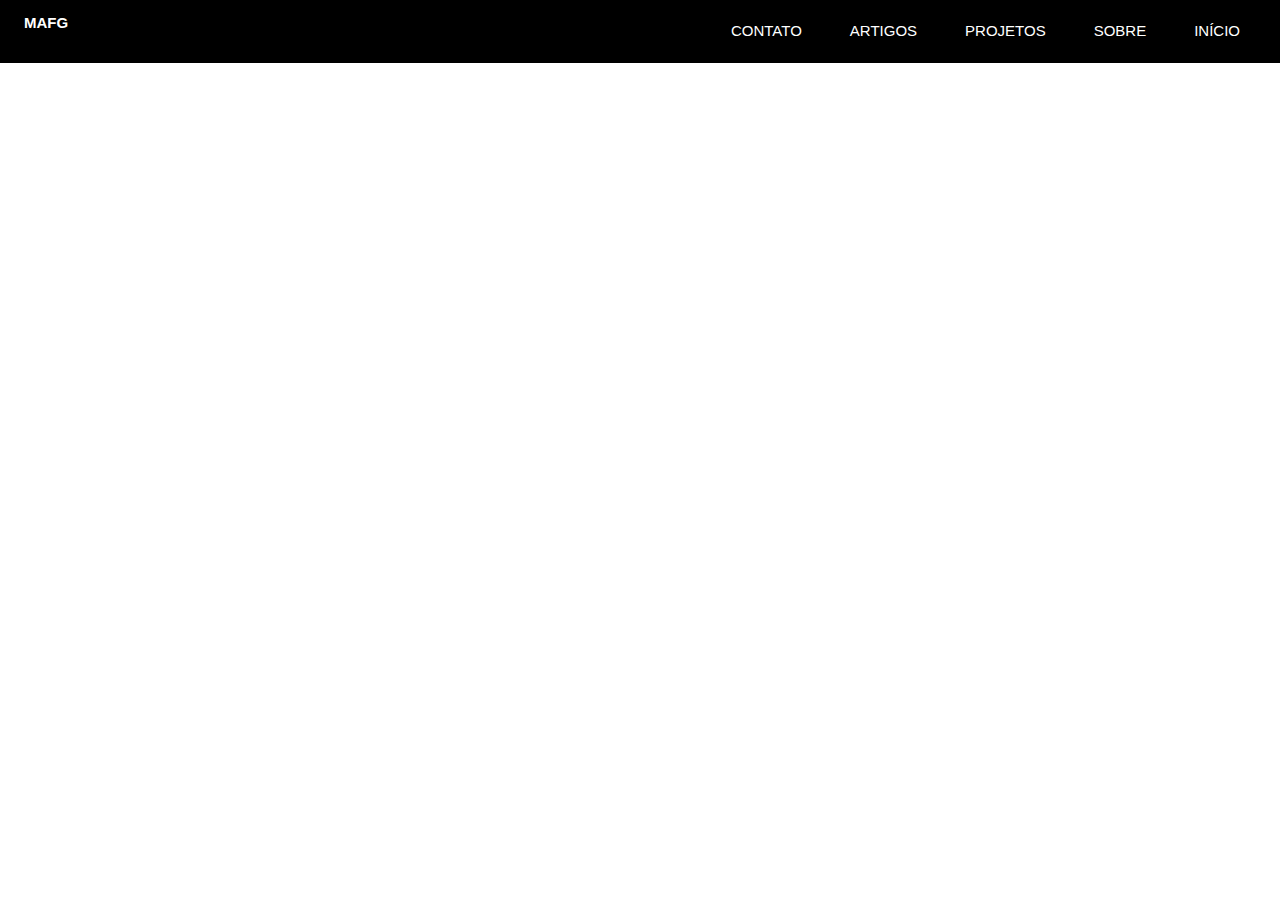
==== Index.html @ 2fe762a8 "versão 2" ====
<!DOCTYPE html>
<html lang="en">

<head>
    <meta charset="UTF-8">
    <meta name="viewport" content="width=device-width, initial-scale=1.0">
    <link rel="stylesheet" href="style.css">
    <title>Maicon Augusto</title>
</head>

<body class="center-elements">
    <header class="card">
        <strong class="buton to-left padding-large">MAFG</strong>
        <nav class="nav-items">
            <a class=" buton to-right padding-large" href= "#inicio">INÍCIO</a>
            <a class=" buton to-right padding-large" href= "#sobre">SOBRE</a>
            <a class=" buton to-right padding-large" href= "#projetos">PROJETOS</a>
            <a class=" buton to-right padding-large" href= "#artigos">ARTIGOS</a>
            <a class=" buton to-right padding-large" href= "#contato">CONTATO</a>
        </nav>
    </header>
    <div id="inicio" class="content">
        <section id="#sobre"></section>
        <section id="#projeto"></section>
        <section id="#artigos"></section>
        <section id="#contato"></section>
        
    </div>
</body>

</html>
---- style.css ----
body{
    padding: 0;
    margin: 0;
}
body{
    font-size: 15px;
    line-height: 1.5;
    font-family: "Lato", sans-serif;
}
header{
    top: 0%;
    background-color: black;
    color: white;
    /*height: 50px;*/
    width: 100%;
    position: fixed;
    z-index: 1;
    display: block;
}


nav{
    overflow: hidden;
    width: 100%;
    box-sizing: inherit;
}
nav a{
    color: inherit;
    text-decoration: none;
    font-size: inherit;
}
nav a:hover{
    color: rgba(255,255,255,0.812);
    text-decoration: solid;
}
.buton{
    white-space: normal;

}
.nav-items{
    padding: 8px 16px;
    width: auto;
    border: none;
    outline: 0;

}
.card{
    box-shadow: 0 2px 5px 0 rgba(0,0,0,0.16)
    0 2px 10px 0 rgba(0,0,0,0.12);
}
.to-right{
    float: right !important;

}
.to-left{
    float: left !important;
}
.padding-large{
    padding: 12px 24px !important; 
}
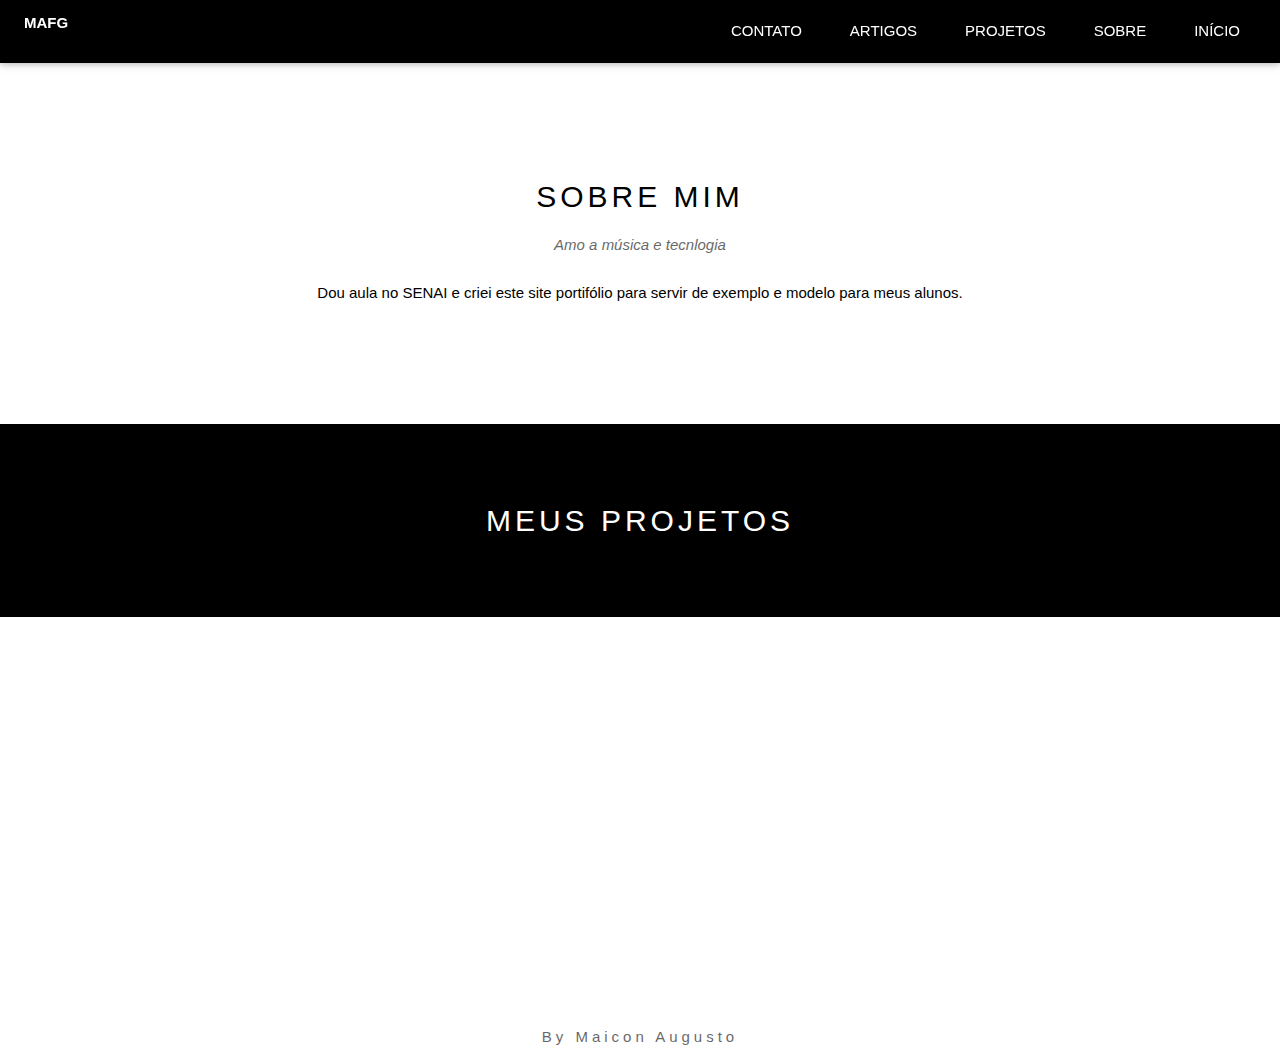
==== commit 07d76c49: "versão 3 portifolio" ====
--- a/Index.html
+++ b/Index.html
@@ -8,24 +8,36 @@
     <title>Maicon Augusto</title>
 </head>
 
-<body class="center-elements">
+<body>
     <header class="card">
-        <strong class="buton to-left padding-large">MAFG</strong>
+        <strong class="button to-left padding-large">MAFG</strong>
         <nav class="nav-items">
-            <a class=" buton to-right padding-large" href= "#inicio">INÍCIO</a>
-            <a class=" buton to-right padding-large" href= "#sobre">SOBRE</a>
-            <a class=" buton to-right padding-large" href= "#projetos">PROJETOS</a>
-            <a class=" buton to-right padding-large" href= "#artigos">ARTIGOS</a>
-            <a class=" buton to-right padding-large" href= "#contato">CONTATO</a>
+            <a class=" button to-right padding-large" href= "#inicio">INÍCIO</a>
+            <a class=" button to-right padding-large" href= "#sobre">SOBRE</a>
+            <a class=" button to-right padding-large" href= "#projetos">PROJETOS</a>
+            <a class=" button to-right padding-large" href= "#artigos">ARTIGOS</a>
+            <a class=" button to-right padding-large" href= "#contato">CONTATO</a>
         </nav>
     </header>
     <div id="inicio" class="content">
-        <section id="#sobre"></section>
-        <section id="#projeto"></section>
-        <section id="#artigos"></section>
-        <section id="#contato"></section>
-        
+
+        <section class="container content center padding-64" id="sobre">
+            <h2 class="wide">SOBRE MIM</h2>
+            <p class="opacity"><i>Amo a música e tecnlogia</i></p>
+            <p class="justify center">
+                Dou aula no SENAI e criei este site portifólio para servir de exemplo e modelo para meus alunos.
+            </p>
+        </section>
+        <section class="container content center padding-64 black-ground" id="projeto">
+            <h2 class="wide">MEUS PROJETOS</h2>
+        </section>
+        <section class="container content center padding-64" id="artigos"></section>
+        <section class="container content center padding-64" id="contato"></section>
+
     </div>
+    <footer class="container content center">
+        <p class="center opacity wide">By Maicon Augusto</p>
+    </footer>
 </body>
 
 </html>--- a/style.css
+++ b/style.css
@@ -1,60 +1,140 @@
-body{
+body {
     padding: 0;
     margin: 0;
 }
-body{
+
+body {
     font-size: 15px;
     line-height: 1.5;
     font-family: "Lato", sans-serif;
 }
-header{
-    top: 0%;
+
+header {
+    top: 0;
     background-color: black;
     color: white;
-    /*height: 50px;*/
+    /* height: 50px; */
     width: 100%;
     position: fixed;
     z-index: 1;
     display: block;
 }
 
-
-nav{
+nav {
     overflow: hidden;
     width: 100%;
     box-sizing: inherit;
 }
-nav a{
+
+nav a {
     color: inherit;
     text-decoration: none;
     font-size: inherit;
 }
-nav a:hover{
-    color: rgba(255,255,255,0.812);
+
+nav a:hover {
+    color: rgba(255, 255, 255, 0.812);
     text-decoration: solid;
 }
-.buton{
+
+.button {
+    text-align: center;
     white-space: normal;
+}
 
-}
-.nav-items{
+.nav-items {
     padding: 8px 16px;
     width: auto;
     border: none;
     outline: 0;
+}
 
+.card {
+    box-shadow: 0 2px 5px 0 rgba(0, 0, 0, 0.16),
+        0 2px 10px 0 rgba(0, 0, 0, 0.12);
 }
-.card{
-    box-shadow: 0 2px 5px 0 rgba(0,0,0,0.16)
-    0 2px 10px 0 rgba(0,0,0,0.12);
+
+.to-right {
+    float: right !important;
 }
-.to-right{
-    float: right !important;
 
-}
-.to-left{
+.to-left {
     float: left !important;
 }
-.padding-large{
-    padding: 12px 24px !important; 
-}+
+
+.padding-large {
+    padding: 12px 24px !important;
+}
+
+.content {
+    margin-left: auto;
+    margin-right: auto;
+    max-width: 2000px;
+    margin-top: 46px
+}
+
+.container {
+    padding: 0.01em 16px;
+}
+
+.padding-64 {
+    padding-top: 64px !important;
+    padding-bottom: 64px !important
+}
+
+.wide {
+    letter-spacing: 4px;
+}
+
+h1,
+h2,
+h3,
+h4,
+h5,
+h6 {
+    font-family: "Segoe UI", Arial, sans-serif;
+    font-weight: 400;
+    margin: 10px 0;
+}
+
+h2 {
+    font-size: 30px;
+}
+
+.opacity{
+    opacity: 0.60;
+}
+
+.justify{
+    text-align: justify;
+}
+
+.center {
+    text-align: center;
+}
+
+.padding-32 {
+    padding-top: 32px !important;
+    padding-bottom: 32px !important;
+  }
+
+section{
+    max-width:800px;
+    box-sizing: inherit;
+  }
+
+ section p.justify{
+    width: auto;
+    margin: auto;
+    padding: 10px 100px 10px 100px;
+ } 
+
+  #inicio{
+    margin-top: 100px;
+  }
+
+  .black-ground{
+    background-color: black;
+    color: white;
+  }
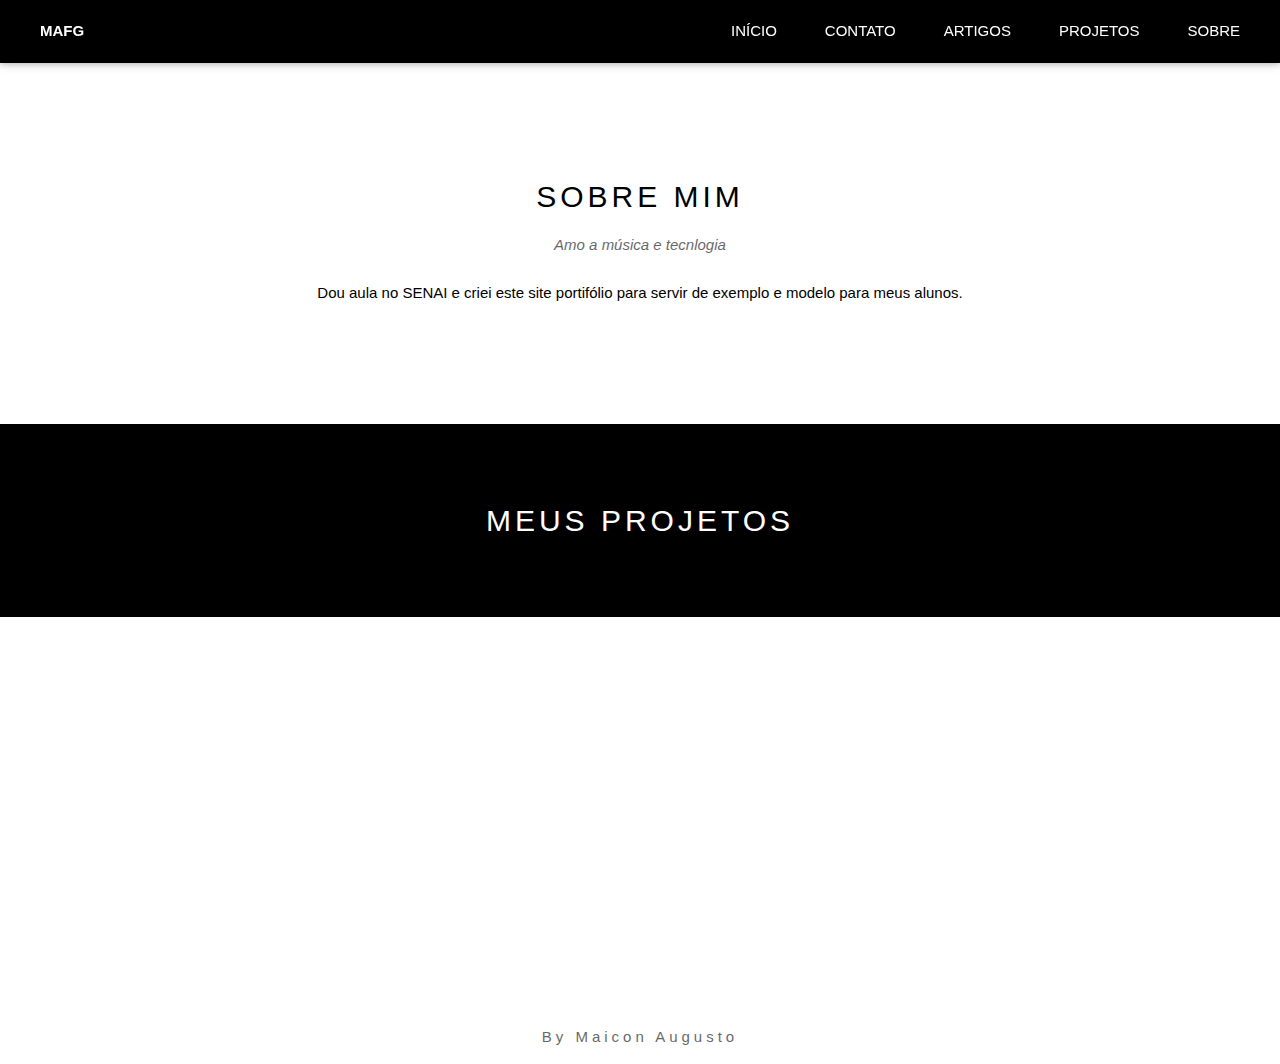
==== commit 3aa08bc9: "versão 4 do portifolio" ====
--- a/Index.html
+++ b/Index.html
@@ -10,13 +10,14 @@
 
 <body>
     <header class="card">
-        <strong class="button to-left padding-large">MAFG</strong>
-        <nav class="nav-items">
-            <a class=" button to-right padding-large" href= "#inicio">INÍCIO</a>
-            <a class=" button to-right padding-large" href= "#sobre">SOBRE</a>
-            <a class=" button to-right padding-large" href= "#projetos">PROJETOS</a>
-            <a class=" button to-right padding-large" href= "#artigos">ARTIGOS</a>
-            <a class=" button to-right padding-large" href= "#contato">CONTATO</a>
+       
+        <nav class="nav-items"> 
+            <strong class="button to-left padding-large">MAFG</strong>
+            <a class="button to-right padding-large" href="#sobre">SOBRE</a>
+            <a class="button to-right padding-large" href="#projetos">PROJETOS</a>
+            <a class="button to-right padding-large" href="#artigos">ARTIGOS</a>
+            <a class="button to-right padding-large" href="#contato">CONTATO</a>
+            <a class="button to-right padding-large" href="#inicio">INÍCIO</a>
         </nav>
     </header>
     <div id="inicio" class="content">
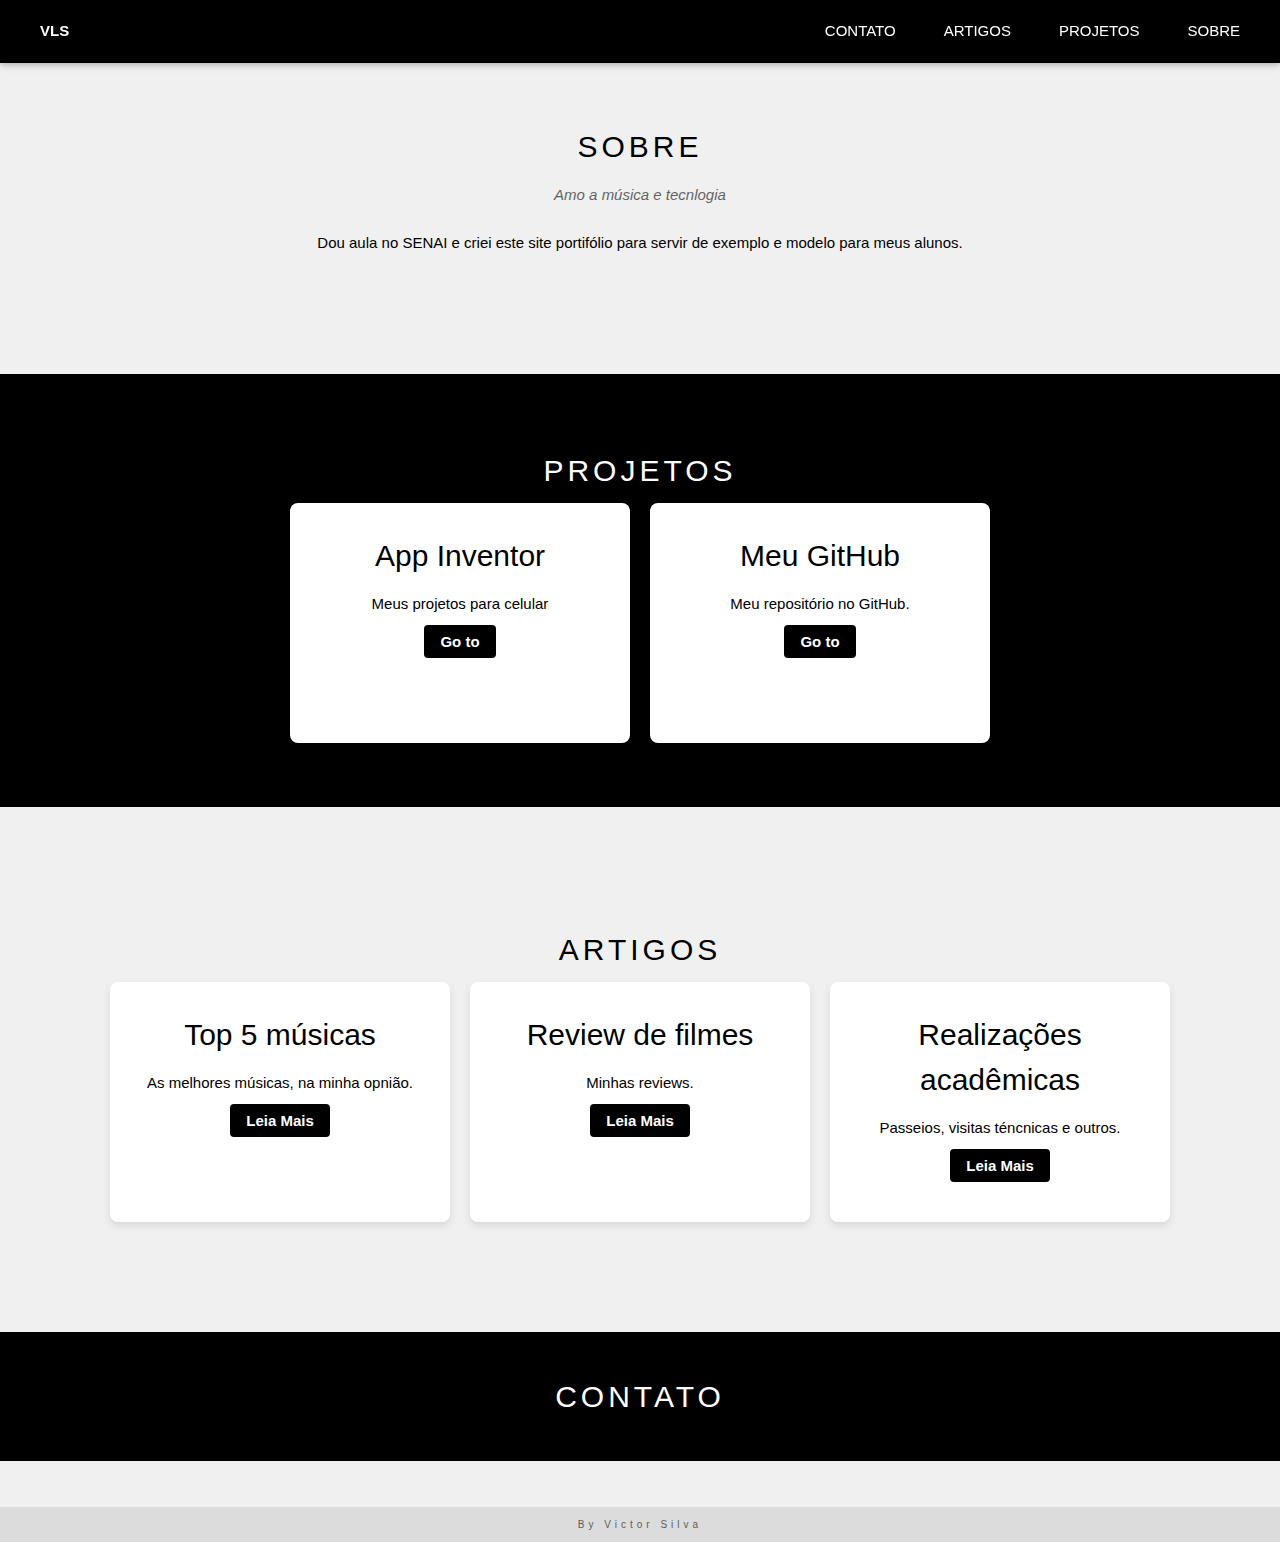
==== commit 59d20bd7: "versão 2" ====
--- a/Index.html
+++ b/Index.html
@@ -1,43 +1,73 @@
 <!DOCTYPE html>
-<html lang="en">
+<html>
 
 <head>
     <meta charset="UTF-8">
     <meta name="viewport" content="width=device-width, initial-scale=1.0">
-    <link rel="stylesheet" href="style.css">
-    <title>Maicon Augusto</title>
+    <title> Professor Victor </title>
+    <link rel="stylesheet" href="./src/css/style.css">
 </head>
 
 <body>
+    <!-- HEADER -->
     <header class="card">
-       
-        <nav class="nav-items"> 
-            <strong class="button to-left padding-large">MAFG</strong>
+        <nav class="nav-items">
+            <a class="button to-left padding-large" href="#inicio"><strong >VLS</strong></a>
             <a class="button to-right padding-large" href="#sobre">SOBRE</a>
             <a class="button to-right padding-large" href="#projetos">PROJETOS</a>
             <a class="button to-right padding-large" href="#artigos">ARTIGOS</a>
             <a class="button to-right padding-large" href="#contato">CONTATO</a>
-            <a class="button to-right padding-large" href="#inicio">INÍCIO</a>
         </nav>
     </header>
     <div id="inicio" class="content">
-
-        <section class="container content center padding-64" id="sobre">
-            <h2 class="wide">SOBRE MIM</h2>
+        <section id="sobre" class="container content center padding-64">
+            <h2 class="wide">SOBRE</h2>
             <p class="opacity"><i>Amo a música e tecnlogia</i></p>
             <p class="justify center">
                 Dou aula no SENAI e criei este site portifólio para servir de exemplo e modelo para meus alunos.
             </p>
         </section>
-        <section class="container content center padding-64 black-ground" id="projeto">
-            <h2 class="wide">MEUS PROJETOS</h2>
+        <section id="projetos" class="container content center padding-64 black-ground">
+            <h2 class="wide">PROJETOS</h2>
+            <div class="card-container">
+                <div class="cardBox">
+                    <h2>App Inventor</h2>
+                    <p>Meus projetos para celular</p>
+                    <a class="btn-card" type="button" href="./src/pages/articles.html">Go to</a>
+                </div>
+                <div class="cardBox">
+                    <h2>Meu GitHub</h2>
+                    <p>Meu repositório no GitHub.</p>
+                    <a class="btn-card" type="button" href="./src/pages/articles.html">Go to</a>
+                </div>
+            </div>
         </section>
-        <section class="container content center padding-64" id="artigos"></section>
-        <section class="container content center padding-64" id="contato"></section>
-
+        <section id="artigos" class="container content center padding-64">
+            <h2 class="wide">ARTIGOS</h2>
+            <div class="card-container">
+                <div class="cardBox">
+                    <h2>Top 5 músicas</h2>
+                    <p>As melhores músicas, na minha opnião.</p>
+                    <a class="btn-card" type="button" href="./src/pages/articles.html">Leia Mais</a>
+                </div>
+                <div class="cardBox">
+                    <h2>Review de filmes</h2>
+                    <p>Minhas reviews.</p>
+                    <a class="btn-card" type="button" href="./src/pages/articles.html">Leia Mais</a>
+                </div>
+                <div class="cardBox">
+                    <h2>Realizações acadêmicas</h2>
+                    <p>Passeios, visitas téncnicas e outros.</p>
+                    <a class="btn-card" type="button" href="./src/pages/articles.html">Leia Mais</a>
+                </div>
+            </div>
+        </section>
+        <section id="contato" class="container content center padding-32 black-ground">
+            <h2 class="wide">CONTATO</h2>
+        </section>
     </div>
     <footer class="container content center">
-        <p class="center opacity wide">By Maicon Augusto</p>
+        <p class="center opacity wide">By Victor Silva</p>
     </footer>
 </body>
 
--- a/src/css/style.css
+++ b/src/css/style.css
@@ -0,0 +1,199 @@
+/* reset */
+body {
+    padding: 0;
+    margin: 0;
+}
+
+body {
+    font-size: 15px;
+    line-height: 1.5;
+    font-family: "Lato", sans-serif;
+    background-color: #f0f0f0;
+    justify-content: center;
+    align-items: center;
+
+}
+
+header {
+    top: 0;
+    background-color: black;
+    color: white;
+    /* height: 50px; */
+    width: 100%;
+    position: fixed;
+    z-index: 1;
+    display: block;
+}
+
+nav {
+    overflow: hidden;
+    width: 100%;
+    box-sizing: inherit;
+}
+
+nav a {
+    color: inherit;
+    text-decoration: none;
+    font-size: 15px;
+}
+
+nav a:hover {
+    color: rgba(255, 255, 255, 0.812);
+    text-decoration: solid;
+}
+
+.button {
+    text-align: center;
+    white-space: normal;
+}
+
+.nav-items {
+    padding: 8px 16px;
+    width: auto;
+    border: none;
+    /* outline: 0; */
+}
+
+.card {
+    box-shadow: 0 2px 5px 0 rgba(0, 0, 0, 0.16),
+        0 2px 10px 0 rgba(0, 0, 0, 0.12);
+}
+
+.to-right {
+    float: right !important;
+}
+
+.to-left {
+    float: left !important;
+}
+
+
+.padding-large {
+    padding: 12px 24px !important;
+}
+
+.content {
+    margin-left: auto;
+    margin-right: auto;
+    max-width: 2000px;
+    margin-top: 46px
+}
+
+.container {
+    padding: 0.01em 16px;
+    justify-content: center;
+    align-items: center;
+}
+
+.padding-64 {
+    padding-top: 64px !important;
+    padding-bottom: 64px !important
+}
+
+.wide {
+    letter-spacing: 4px;
+}
+
+h1,
+h2,
+h3,
+h4,
+h5,
+h6 {
+    font-family: "Segoe UI", Arial, sans-serif;
+    font-weight: 400;
+    margin: 10px 0;
+}
+
+h2 {
+    font-size: 30px;
+}
+
+.opacity{
+    opacity: 0.60;
+}
+
+.justify{
+    text-align: justify;
+}
+
+.center {
+    text-align: center;
+}
+
+.padding-32 {
+    padding-top: 32px !important;
+    padding-bottom: 32px !important;
+  }
+
+section{
+    max-width:800px;
+    box-sizing: inherit;
+  }
+
+ section p.justify{
+    width: auto;
+    margin: auto;
+    padding: 10px 100px 10px 100px;
+ } 
+
+  #inicio{
+    margin-top: 50px;
+  }
+
+  .black-ground{
+    background-color: black;
+    color: white;
+  }
+
+  footer{
+    margin-top: 0;
+    background-color: gainsboro;
+    font-size: 10px;
+  }
+
+  .cardBox {
+    background-color: #fff;
+    box-shadow: 0px 4px 8px rgba(0, 0, 0, 0.1);
+    border-radius: 8px;
+    padding: 20px;
+    width: 300px;
+    height: 200px;
+    max-width:300px;
+    max-height: 200px;
+    text-align: center;
+    flex-shrink: 1;
+  }
+
+
+  .btn-card {
+    background-color: black;
+    color: #fff;
+    padding: 8px 16px;
+    border: none;
+    border-radius: 4px;
+    cursor: pointer;
+    font-weight: bold;
+    text-decoration: none;
+  }
+
+  .black-ground .cardBox{
+    background-color: white;
+    color: black;
+  }
+
+  .btn-card:hover {
+    background-color: inherit;
+    color: inherit;
+  }
+
+  .card-container {
+    display: flex;
+    gap: 20px;
+    justify-content: center;
+    align-items: center;
+  }
+
+  #logo{
+    font-size: 1.7em;
+  }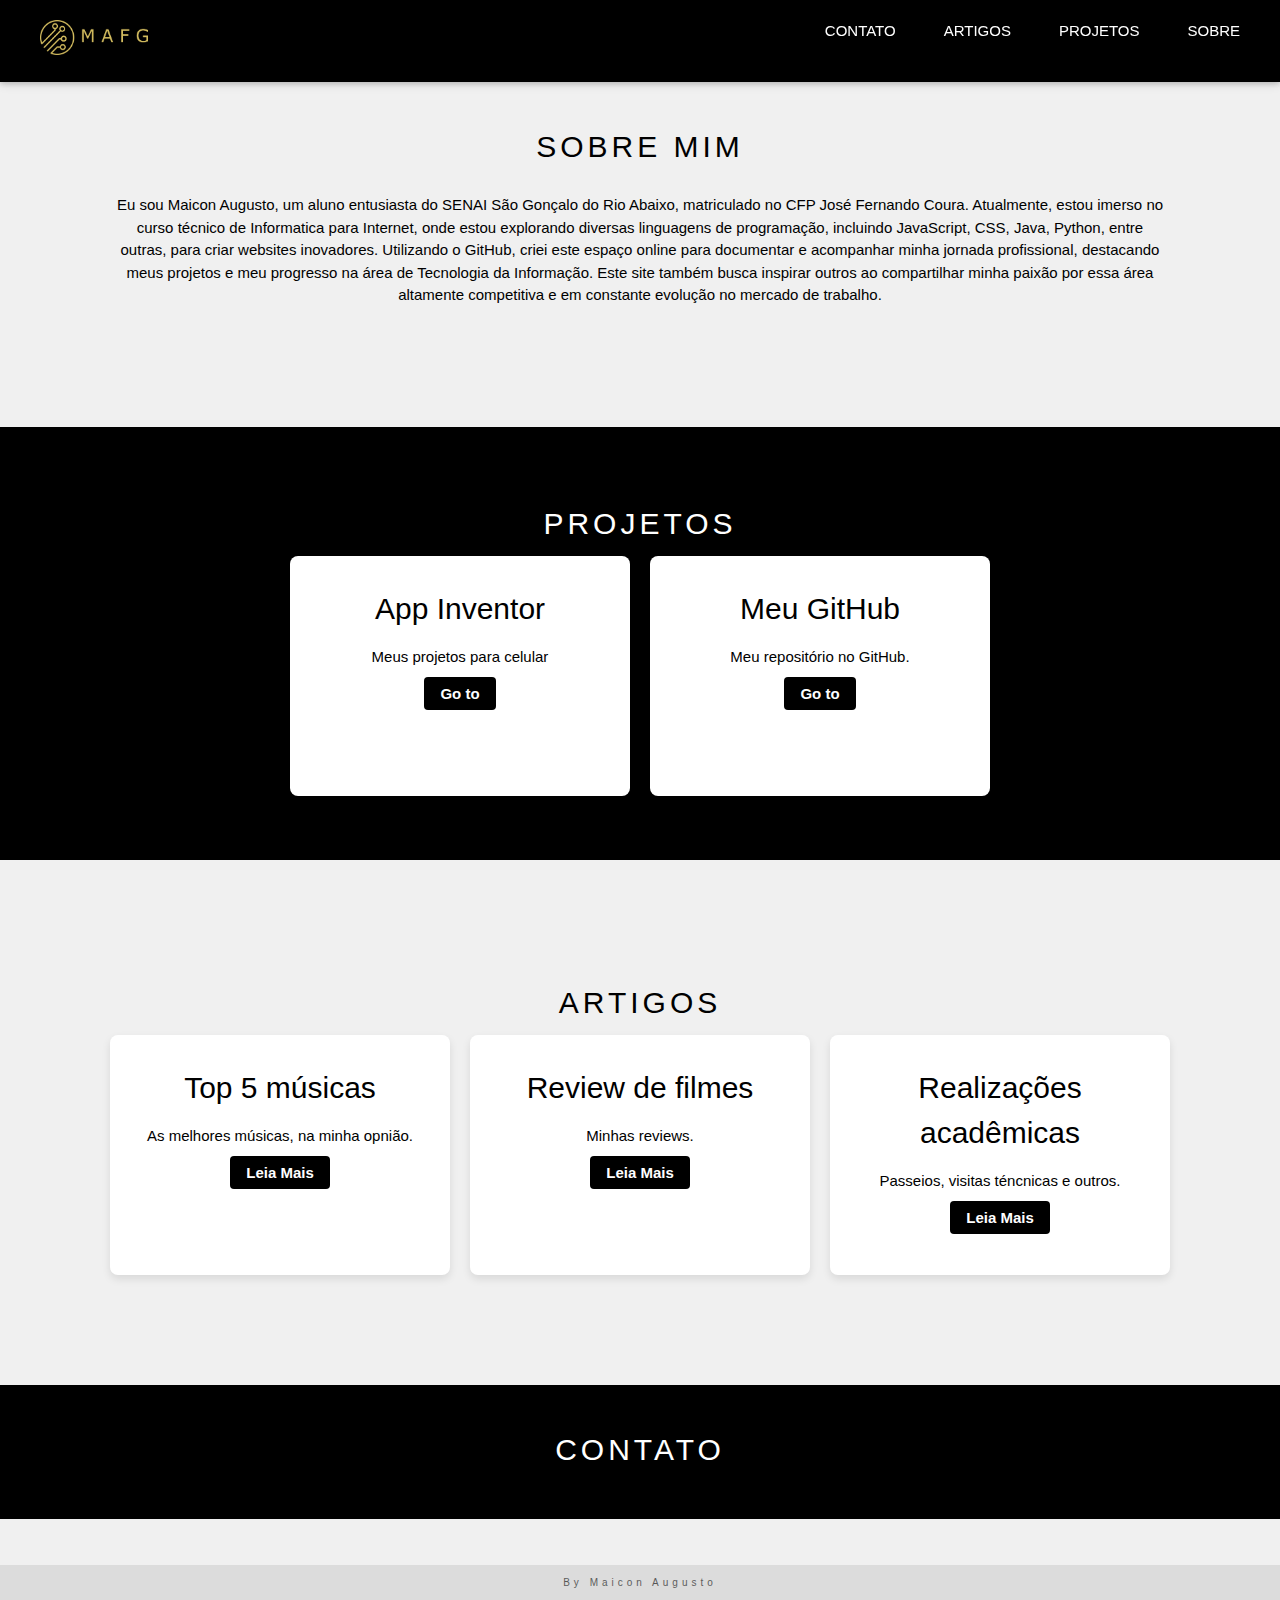
==== commit 13175383: "parte1-portifolio" ====
--- a/Index.html
+++ b/Index.html
@@ -4,7 +4,7 @@
 <head>
     <meta charset="UTF-8">
     <meta name="viewport" content="width=device-width, initial-scale=1.0">
-    <title> Professor Victor </title>
+    <title> Maicon Augusto </title>
     <link rel="stylesheet" href="./src/css/style.css">
 </head>
 
@@ -12,7 +12,7 @@
     <!-- HEADER -->
     <header class="card">
         <nav class="nav-items">
-            <a class="button to-left padding-large" href="#inicio"><strong >VLS</strong></a>
+            <a class="button to-left padding-large" href="#inicio"><strong ><img class="logoimg" src="./src/imagens/Logo.png" alt="Logo"></strong></a>
             <a class="button to-right padding-large" href="#sobre">SOBRE</a>
             <a class="button to-right padding-large" href="#projetos">PROJETOS</a>
             <a class="button to-right padding-large" href="#artigos">ARTIGOS</a>
@@ -21,10 +21,13 @@
     </header>
     <div id="inicio" class="content">
         <section id="sobre" class="container content center padding-64">
-            <h2 class="wide">SOBRE</h2>
-            <p class="opacity"><i>Amo a música e tecnlogia</i></p>
+            <h2 class="wide">SOBRE MIM</h2>
+            <p class="opacity"><i></i></p>
             <p class="justify center">
-                Dou aula no SENAI e criei este site portifólio para servir de exemplo e modelo para meus alunos.
+                Eu sou Maicon Augusto, um aluno entusiasta do SENAI São Gonçalo do Rio Abaixo, matriculado no CFP José Fernando Coura. Atualmente, estou imerso no curso
+                técnico de Informatica para Internet, onde estou explorando diversas linguagens de programação, incluindo JavaScript, CSS, Java, Python, entre outras, para criar websites inovadores.
+                Utilizando o GitHub, criei este espaço online para documentar e acompanhar minha jornada profissional, destacando meus projetos e meu progresso na área de Tecnologia da Informação. Este site também 
+                busca inspirar outros ao compartilhar minha paixão por essa área altamente competitiva e em constante evolução no mercado de trabalho.
             </p>
         </section>
         <section id="projetos" class="container content center padding-64 black-ground">
@@ -33,12 +36,12 @@
                 <div class="cardBox">
                     <h2>App Inventor</h2>
                     <p>Meus projetos para celular</p>
-                    <a class="btn-card" type="button" href="./src/pages/articles.html">Go to</a>
+                    <a class="btn-card" type="button" href="https://github.com/MaiconGois/Meus_Projeto_App_Inventor">Go to</a>
                 </div>
                 <div class="cardBox">
                     <h2>Meu GitHub</h2>
                     <p>Meu repositório no GitHub.</p>
-                    <a class="btn-card" type="button" href="./src/pages/articles.html">Go to</a>
+                    <a class="btn-card" type="button" href="https://github.com/MaiconGois?tab=repositories">Go to</a>
                 </div>
             </div>
         </section>
@@ -64,10 +67,11 @@
         </section>
         <section id="contato" class="container content center padding-32 black-ground">
             <h2 class="wide">CONTATO</h2>
+            <p></p>
         </section>
     </div>
     <footer class="container content center">
-        <p class="center opacity wide">By Victor Silva</p>
+        <p class="center opacity wide">By Maicon Augusto</p>
     </footer>
 </body>
 
--- a/src/css/style.css
+++ b/src/css/style.css
@@ -13,7 +13,10 @@
     align-items: center;
 
 }
-
+.logoimg{
+    width: 108px;
+    height: 35px;
+}
 header {
     top: 0;
     background-color: black;
@@ -39,7 +42,6 @@
 
 nav a:hover {
     color: rgba(255, 255, 255, 0.812);
-    text-decoration: solid;
 }
 
 .button {
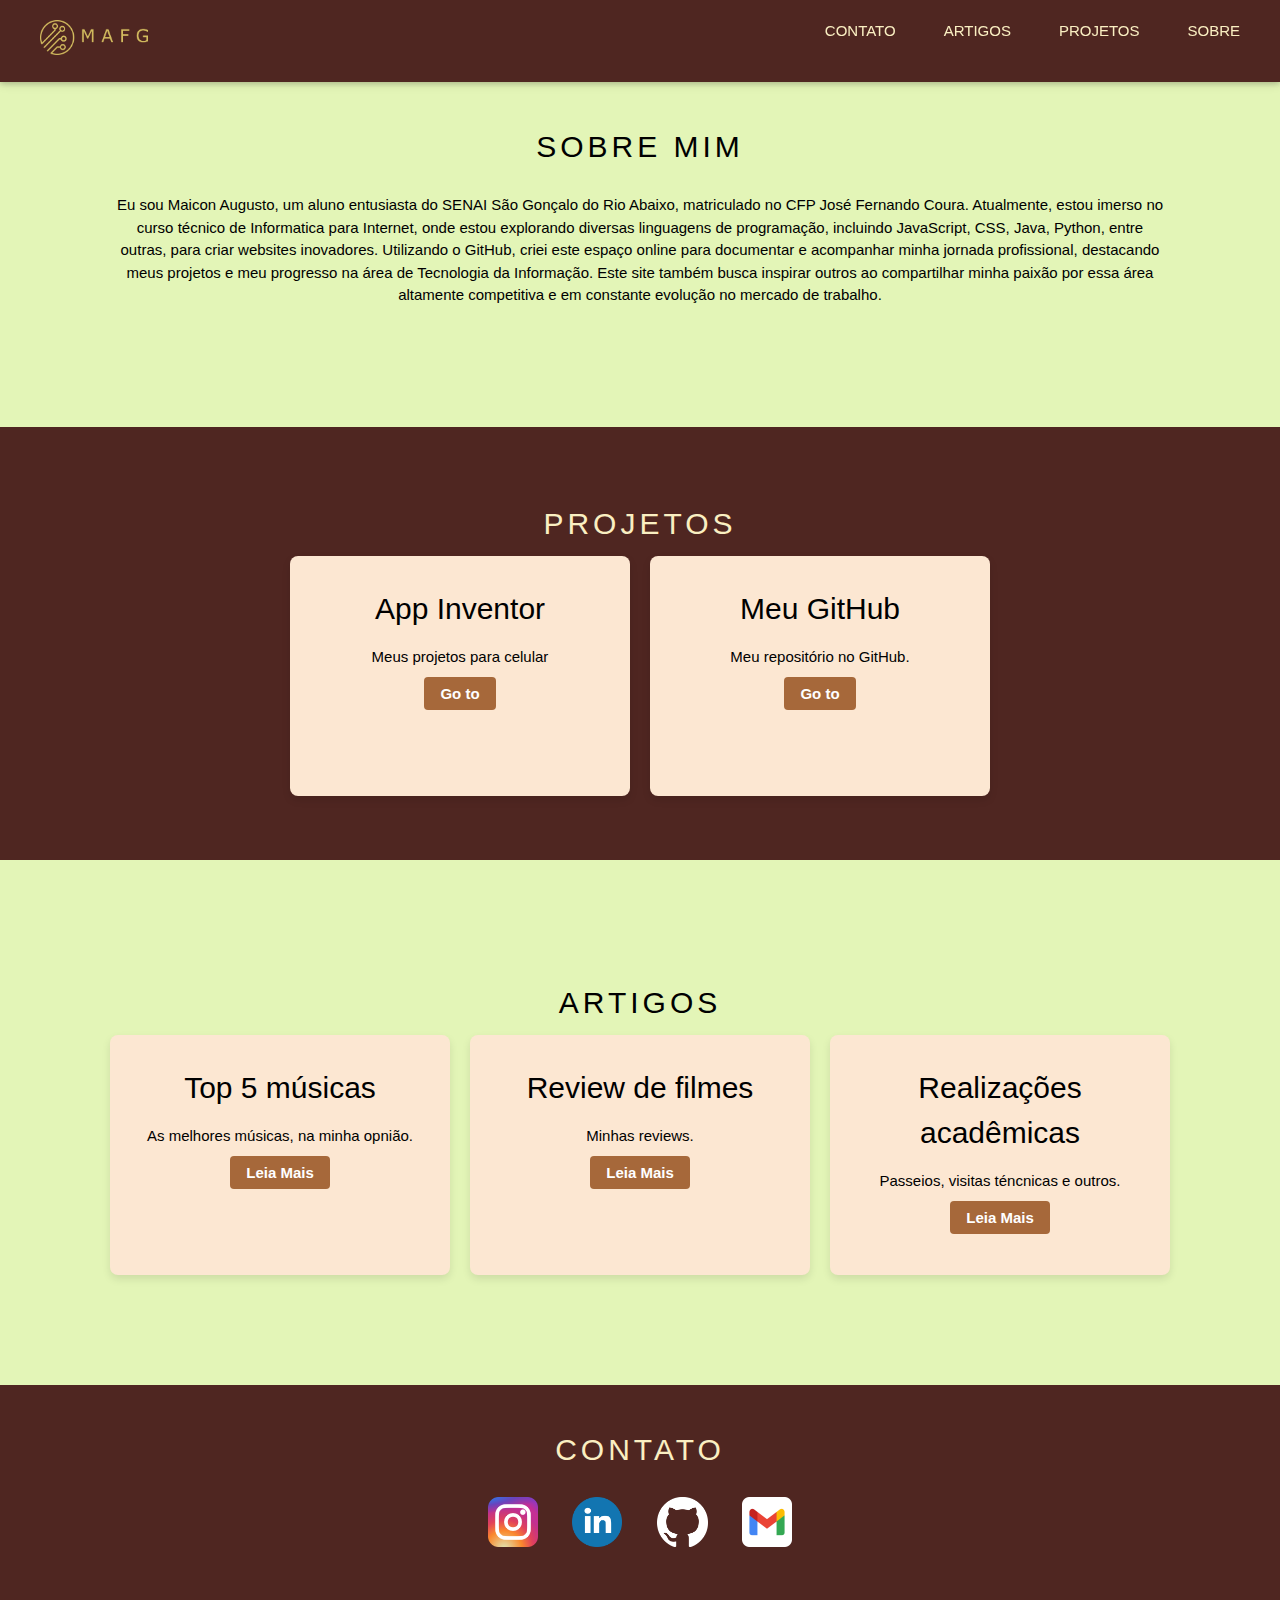
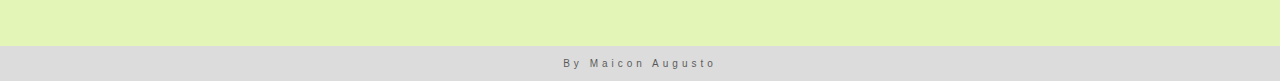
==== commit 8204885c: "parte2-portifolio" ====
--- a/Index.html
+++ b/Index.html
@@ -46,7 +46,8 @@
             </div>
         </section>
         <section id="artigos" class="container content center padding-64">
-            <h2 class="wide">ARTIGOS</h2>
+               <h2 class="wide">ARTIGOS</h2> 
+            
             <div class="card-container">
                 <div class="cardBox">
                     <h2>Top 5 músicas</h2>
@@ -67,7 +68,13 @@
         </section>
         <section id="contato" class="container content center padding-32 black-ground">
             <h2 class="wide">CONTATO</h2>
-            <p></p>
+            <div class="icones">
+                <a href="https://www.instagram.com/" target="_blank"> <img src="./src/imagens/instagram.png" alt="instagram"></a>
+                <a href="https://www.linkedin.com/in/maiconaugusto/" target="_blank"> <img src="./src/imagens/linkedin.png" alt="linkedin"></a>
+                <a href="https://github.com/MaiconGois" target="_blank"> <img src="./src/imagens/github.png" alt="github"></a>
+                <a href="mailto: 0000705166@senaimgaluno.com.br" target="_blank"> <img src="./src/imagens/gmail.png" alt="gmail"></a>
+
+            </div>
         </section>
     </div>
     <footer class="container content center">
--- a/src/css/style.css
+++ b/src/css/style.css
@@ -8,7 +8,7 @@
     font-size: 15px;
     line-height: 1.5;
     font-family: "Lato", sans-serif;
-    background-color: #f0f0f0;
+    background-color: #e3f5b7;
     justify-content: center;
     align-items: center;
 
@@ -19,8 +19,8 @@
 }
 header {
     top: 0;
-    background-color: black;
-    color: white;
+    background-color:#4f2621;
+    color: #faefc2;
     /* height: 50px; */
     width: 100%;
     position: fixed;
@@ -144,8 +144,8 @@
   }
 
   .black-ground{
-    background-color: black;
-    color: white;
+    background-color: #4f2621;
+    color: #faefc2;
   }
 
   footer{
@@ -155,7 +155,7 @@
   }
 
   .cardBox {
-    background-color: #fff;
+    background-color: #fce7d2;
     box-shadow: 0px 4px 8px rgba(0, 0, 0, 0.1);
     border-radius: 8px;
     padding: 20px;
@@ -169,7 +169,7 @@
 
 
   .btn-card {
-    background-color: black;
+    background-color: #a6683a;
     color: #fff;
     padding: 8px 16px;
     border: none;
@@ -180,7 +180,7 @@
   }
 
   .black-ground .cardBox{
-    background-color: white;
+    background-color: #fce7d2;
     color: black;
   }
 
@@ -198,4 +198,10 @@
 
   #logo{
     font-size: 1.7em;
-  }+  }
+  .icones img{
+    height: 50px;
+    padding: 15px;
+  }
+
+  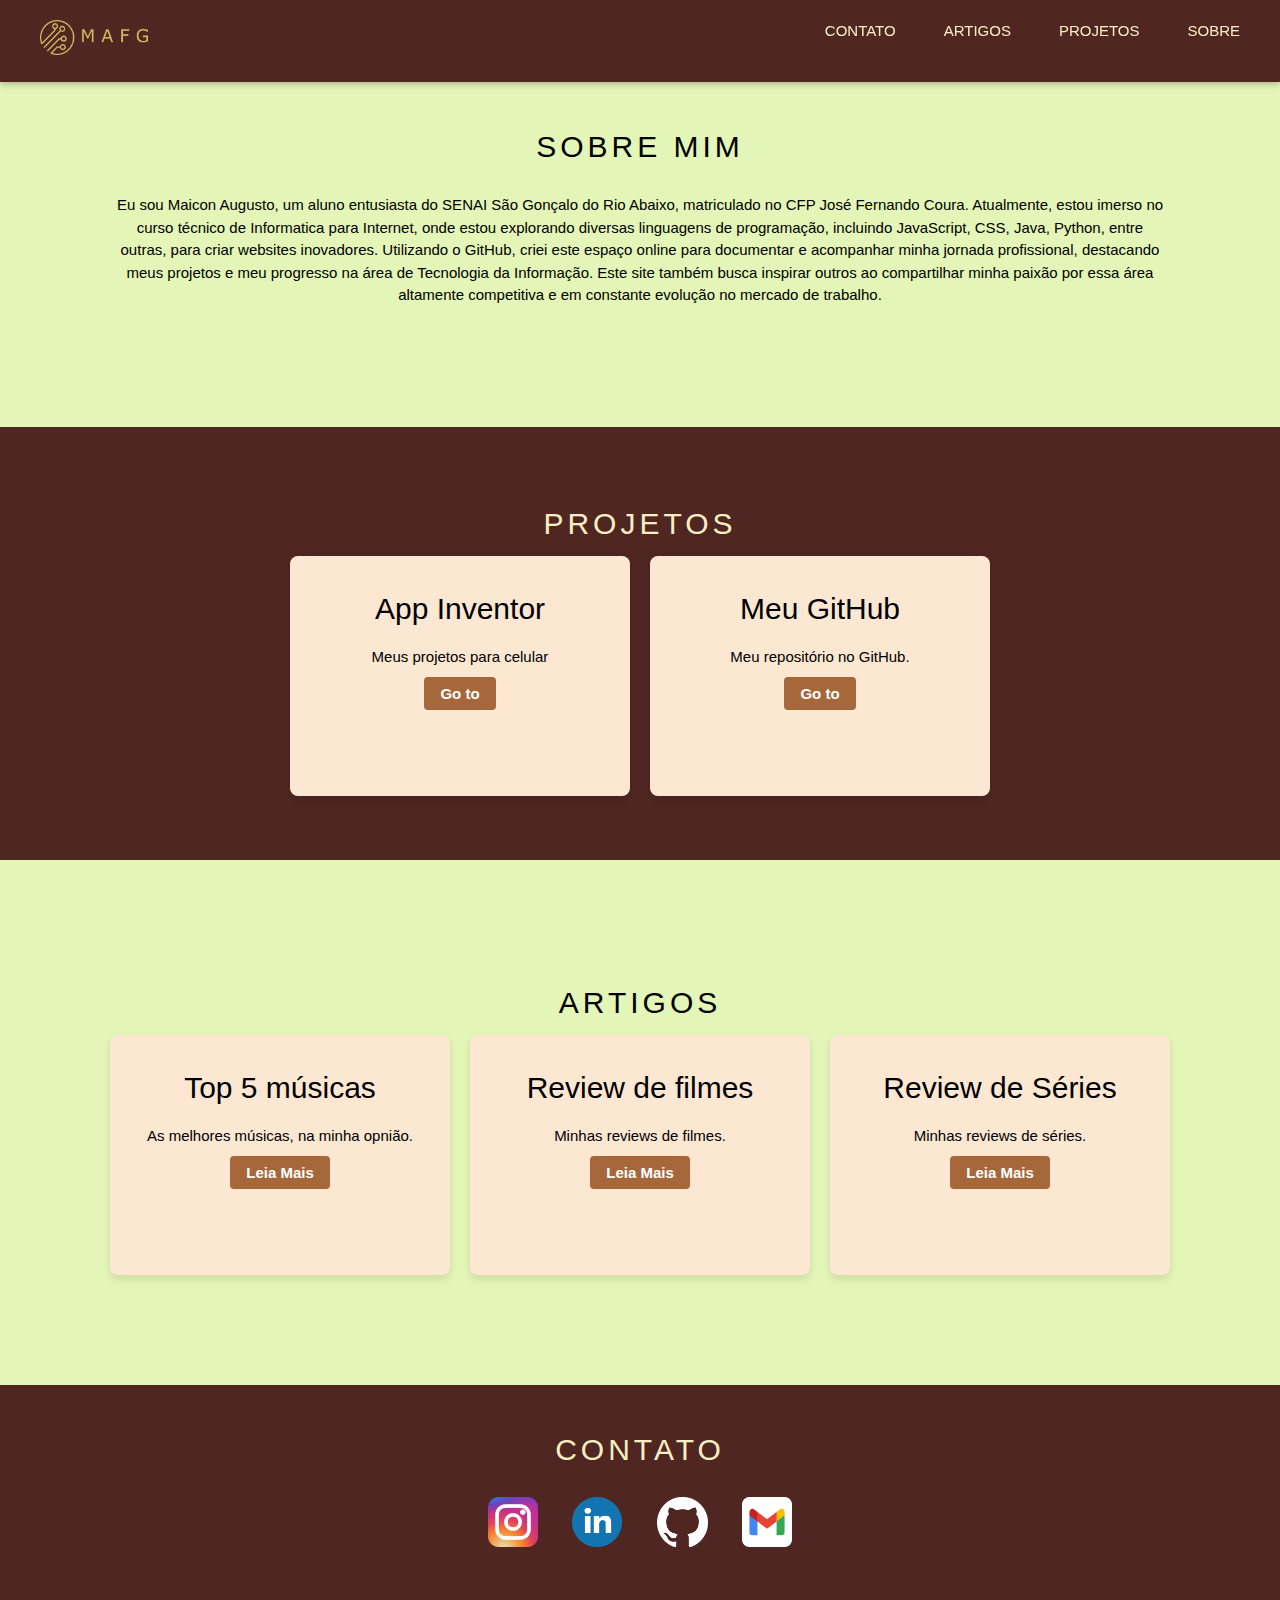
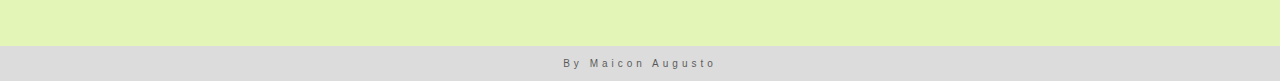
==== commit cff757bb: "#partefinal-portifolio" ====
--- a/Index.html
+++ b/Index.html
@@ -52,17 +52,17 @@
                 <div class="cardBox">
                     <h2>Top 5 músicas</h2>
                     <p>As melhores músicas, na minha opnião.</p>
-                    <a class="btn-card" type="button" href="./src/pages/articles.html">Leia Mais</a>
+                    <a class="btn-card" type="button" href="https://www.youtube.com/playlist?list=PLES1_uc0aJhdN3camAMeXpQGdDrwodVly">Leia Mais</a>
                 </div>
                 <div class="cardBox">
                     <h2>Review de filmes</h2>
-                    <p>Minhas reviews.</p>
-                    <a class="btn-card" type="button" href="./src/pages/articles.html">Leia Mais</a>
+                    <p>Minhas reviews de filmes.</p>
+                    <a class="btn-card" type="button" href="./src/pages/artigo-reviews-filmes.html">Leia Mais</a>
                 </div>
                 <div class="cardBox">
-                    <h2>Realizações acadêmicas</h2>
-                    <p>Passeios, visitas téncnicas e outros.</p>
-                    <a class="btn-card" type="button" href="./src/pages/articles.html">Leia Mais</a>
+                    <h2>Review de Séries</h2>
+                    <p>Minhas reviews de séries.</p>
+                    <a class="btn-card" type="button" href="./src/pages/artigo-reviews-séries.html">Leia Mais</a>
                 </div>
             </div>
         </section>
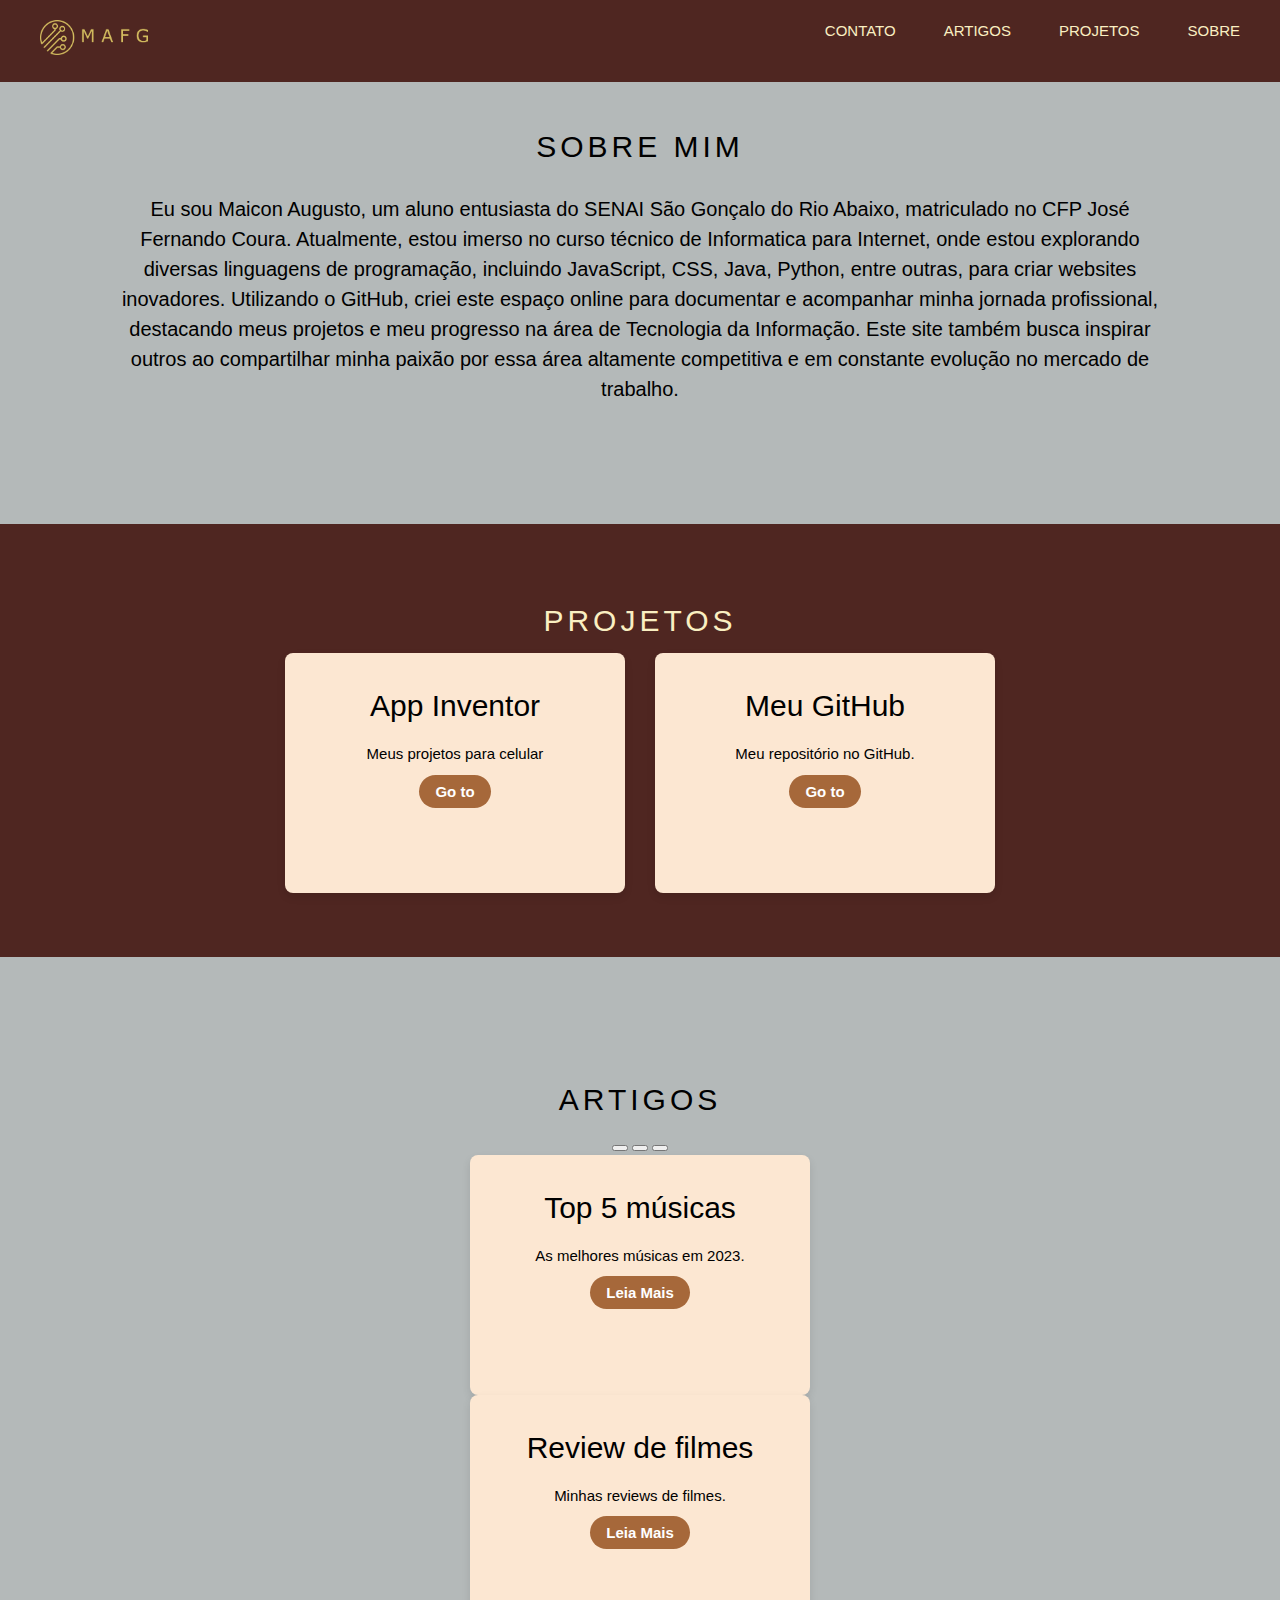
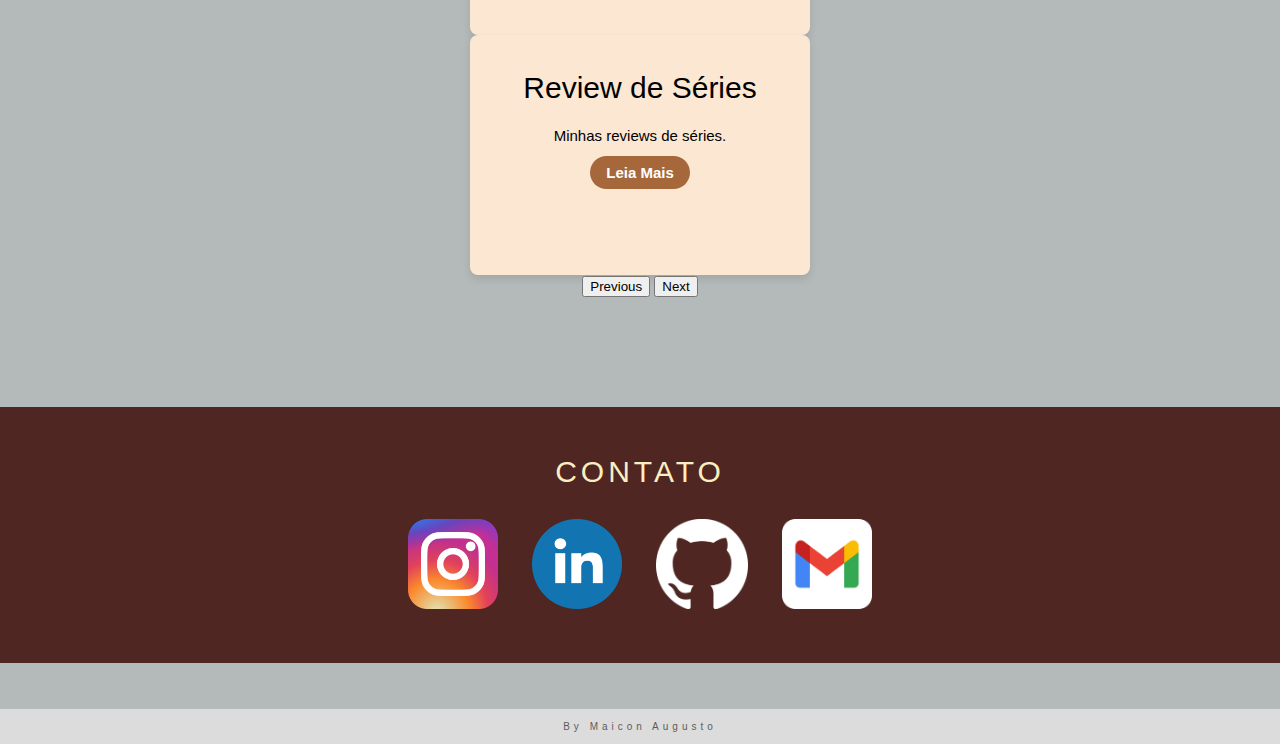
==== commit 52b3476b: "Aplicação do bootstrap ao projeto portifólio" ====
--- a/Index.html
+++ b/Index.html
@@ -5,12 +5,13 @@
     <meta charset="UTF-8">
     <meta name="viewport" content="width=device-width, initial-scale=1.0">
     <title> Maicon Augusto </title>
+    <link href="https://cdn.jsdelivr.net/npm/bootstrap@5.3.2/dist/css/bootstrap.min.css" rel="stylesheet" integrity="sha384-T3c6CoIi6uLrA9TneNEoa7RxnatzjcDSCmG1MXxSR1GAsXEV/Dwwykc2MPK8M2HN" crossorigin="anonymous">
     <link rel="stylesheet" href="./src/css/style.css">
 </head>
 
 <body>
     <!-- HEADER -->
-    <header class="card">
+    <header class="card, header">
         <nav class="nav-items">
             <a class="button to-left padding-large" href="#inicio"><strong ><img class="logoimg" src="./src/imagens/Logo.png" alt="Logo"></strong></a>
             <a class="button to-right padding-large" href="#sobre">SOBRE</a>
@@ -49,21 +50,45 @@
                <h2 class="wide">ARTIGOS</h2> 
             
             <div class="card-container">
-                <div class="cardBox">
-                    <h2>Top 5 músicas</h2>
-                    <p>As melhores músicas, na minha opnião.</p>
-                    <a class="btn-card" type="button" href="https://www.youtube.com/playlist?list=PLES1_uc0aJhdN3camAMeXpQGdDrwodVly">Leia Mais</a>
-                </div>
-                <div class="cardBox">
-                    <h2>Review de filmes</h2>
-                    <p>Minhas reviews de filmes.</p>
-                    <a class="btn-card" type="button" href="./src/pages/artigo-reviews-filmes.html">Leia Mais</a>
-                </div>
-                <div class="cardBox">
-                    <h2>Review de Séries</h2>
-                    <p>Minhas reviews de séries.</p>
-                    <a class="btn-card" type="button" href="./src/pages/artigo-reviews-séries.html">Leia Mais</a>
-                </div>
+                             
+                <div id="carouselExampleIndicators" class="carousel slide">
+                    <div class="carousel-indicators">
+                      <button type="button" data-bs-target="#carouselExampleIndicators" data-bs-slide-to="0" class="active" aria-current="true" aria-label="Slide 1"></button>
+                      <button type="button" data-bs-target="#carouselExampleIndicators" data-bs-slide-to="1" aria-label="Slide 2"></button>
+                      <button type="button" data-bs-target="#carouselExampleIndicators" data-bs-slide-to="2" aria-label="Slide 3"></button>
+                    </div>
+                    <div class="carousel-inner">
+                      <div class="carousel-item active">
+                        <div class="cardBox">
+                            <h2>Top 5 músicas</h2>
+                            <p>As melhores músicas em 2023.</p>
+                            <a class="btn-card" type="button" href="https://www.youtube.com/playlist?list=PLES1_uc0aJhdN3camAMeXpQGdDrwodVly">Leia Mais</a>
+                        </div>
+                      </div>
+                      <div class="carousel-item">
+                        <div class="cardBox">
+                            <h2>Review de filmes</h2>
+                            <p>Minhas reviews de filmes.</p>
+                            <a class="btn-card" type="button" href="./src/pages/artigo-reviews-filmes.html">Leia Mais</a>
+                        </div>
+                      </div>
+                      <div class="carousel-item">
+                        <div class="cardBox">
+                            <h2>Review de Séries</h2>
+                            <p>Minhas reviews de séries.</p>
+                            <a class="btn-card" type="button" href="./src/pages/artigo-reviews-séries.html">Leia Mais</a>
+                        </div>
+                      </div>
+                    </div>
+                    <button class="carousel-control-prev" type="button" data-bs-target="#carouselExampleIndicators" data-bs-slide="prev">
+                      <span class="carousel-control-prev-icon" aria-hidden="true"></span>
+                      <span class="visually-hidden">Previous</span>
+                    </button>
+                    <button class="carousel-control-next" type="button" data-bs-target="#carouselExampleIndicators" data-bs-slide="next">
+                      <span class="carousel-control-next-icon" aria-hidden="true"></span>
+                      <span class="visually-hidden">Next</span>
+                    </button>
+                  </div>
             </div>
         </section>
         <section id="contato" class="container content center padding-32 black-ground">
@@ -80,6 +105,7 @@
     <footer class="container content center">
         <p class="center opacity wide">By Maicon Augusto</p>
     </footer>
+    <script src="https://cdn.jsdelivr.net/npm/bootstrap@5.3.2/dist/js/bootstrap.bundle.min.js" integrity="sha384-C6RzsynM9kWDrMNeT87bh95OGNyZPhcTNXj1NW7RuBCsyN/o0jlpcV8Qyq46cDfL" crossorigin="anonymous"></script>
 </body>
 
 </html>--- a/src/css/style.css
+++ b/src/css/style.css
@@ -8,7 +8,7 @@
     font-size: 15px;
     line-height: 1.5;
     font-family: "Lato", sans-serif;
-    background-color: #e3f5b7;
+    background-color: rgb(180, 185, 185);
     justify-content: center;
     align-items: center;
 
@@ -17,7 +17,7 @@
     width: 108px;
     height: 35px;
 }
-header {
+.header {
     top: 0;
     background-color:#4f2621;
     color: #faefc2;
@@ -77,7 +77,7 @@
 .content {
     margin-left: auto;
     margin-right: auto;
-    max-width: 2000px;
+    max-width: 100%;
     margin-top: 46px
 }
 
@@ -117,7 +117,9 @@
 
 .justify{
     text-align: justify;
-}
+    font-size: 20px;
+}
+
 
 .center {
     text-align: center;
@@ -129,7 +131,7 @@
   }
 
 section{
-    max-width:800px;
+    max-width:100%;
     box-sizing: inherit;
   }
 
@@ -152,6 +154,7 @@
     margin-top: 0;
     background-color: gainsboro;
     font-size: 10px;
+    
   }
 
   .cardBox {
@@ -165,6 +168,7 @@
     max-height: 200px;
     text-align: center;
     flex-shrink: 1;
+    
   }
 
 
@@ -173,7 +177,7 @@
     color: #fff;
     padding: 8px 16px;
     border: none;
-    border-radius: 4px;
+    border-radius: 30px;
     cursor: pointer;
     font-weight: bold;
     text-decoration: none;
@@ -191,16 +195,17 @@
 
   .card-container {
     display: flex;
-    gap: 20px;
+    gap: 30px;
     justify-content: center;
     align-items: center;
+    
   }
 
   #logo{
     font-size: 1.7em;
   }
   .icones img{
-    height: 50px;
+    height: 90px;
     padding: 15px;
   }
 
